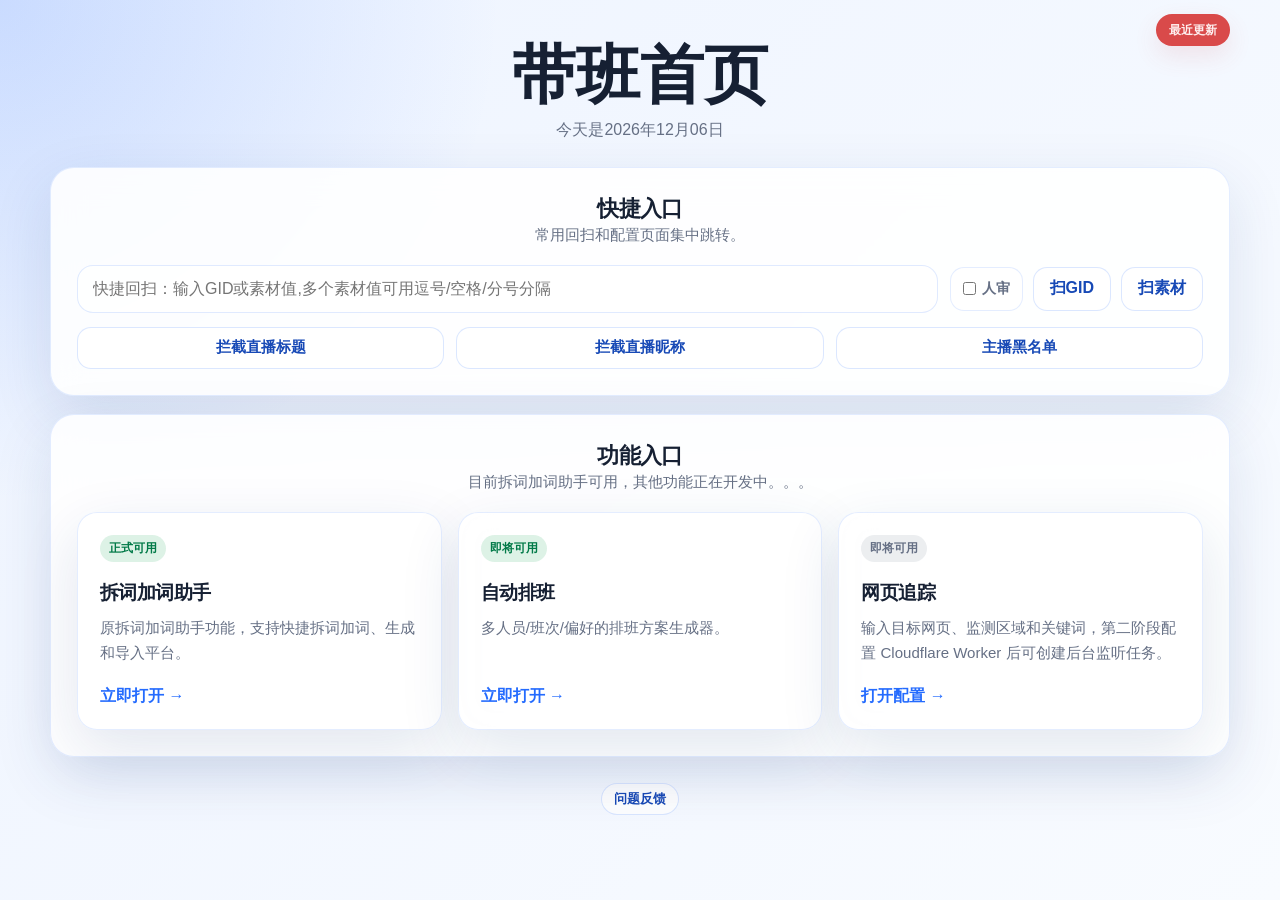
==== home.html @ 752bb678 "更改最近更新按钮的位置" ====
<!DOCTYPE html>
<html lang="zh-CN">
<head>
    <meta charset="UTF-8">
    <meta name="viewport" content="width=device-width, initial-scale=1.0">
    <title>带班首页</title>
    <link rel="stylesheet" href="recent-updates.css?v=20260727-1">
    <script src="recent-updates.js?v=20260724-2" defer></script>
    <style>
        * {
            margin: 0;
            padding: 0;
            box-sizing: border-box;
        }

        :root {
            --bg-start: #eef4ff;
            --bg-end: #f8fbff;
            --primary: #246bfe;
            --primary-dark: #1749b6;
            --text: #162033;
            --muted: #667085;
            --card: rgba(255, 255, 255, 0.88);
            --border: rgba(36, 107, 254, 0.12);
            --shadow: 0 20px 60px rgba(21, 54, 120, 0.12);
        }

        body {
            min-height: 100vh;
            font-family: -apple-system, BlinkMacSystemFont, "Segoe UI", Roboto, "Helvetica Neue", Arial, sans-serif;
            color: var(--text);
            background:
                radial-gradient(circle at top left, rgba(36, 107, 254, 0.18), transparent 32%),
                linear-gradient(135deg, var(--bg-start), var(--bg-end));
        }

        a {
            color: inherit;
            text-decoration: none;
        }

        .page {
            width: min(1180px, calc(100% - 32px));
            margin: 0 auto;
            padding: 42px 0 56px;
        }

        .module-card,
        .section {
            background: var(--card);
            border: 1px solid var(--border);
            box-shadow: var(--shadow);
            backdrop-filter: blur(16px);
        }

        .btn {
            display: inline-flex;
            align-items: center;
            justify-content: center;
            min-height: 44px;
            padding: 0 18px;
            border: 1px solid rgba(36, 107, 254, 0.16);
            border-radius: 14px;
            background: #fff;
            color: var(--primary-dark);
            font-weight: 700;
            cursor: pointer;
            transition: transform 0.2s, box-shadow 0.2s, background 0.2s;
        }

        .btn:hover {
            transform: translateY(-2px);
            box-shadow: 0 12px 28px rgba(36, 107, 254, 0.14);
        }

        .btn.primary {
            border-color: var(--primary);
            background: var(--primary);
            color: #fff;
        }

        .section {
            border-radius: 24px;
            padding: 26px;
        }

        .page-title {
            margin-bottom: 24px;
            text-align: center;
        }

        .page-title h1 {
            margin-bottom: 8px;
            font-size: clamp(2.2rem, 6vw, 4rem);
            line-height: 1.05;
            letter-spacing: 0;
        }

        .page-subtitle {
            color: var(--muted);
            font-size: 1rem;
            line-height: 1.6;
        }

        .section-header {
            display: flex;
            align-items: flex-end;
            justify-content: center;
            gap: 16px;
            margin-bottom: 18px;
        }

        .section-title {
            font-size: 1.35rem;
            letter-spacing: -0.03em;
            text-align: center;
        }

        .section-desc {
            color: var(--muted);
            font-size: 0.94rem;
            line-height: 1.6;
        }

        .module-grid {
            display: grid;
            grid-template-columns: repeat(auto-fit, minmax(220px, 1fr));
            gap: 16px;
        }

        .module-card {
            min-height: 210px;
            border-radius: 20px;
            padding: 22px;
            display: flex;
            flex-direction: column;
            justify-content: space-between;
            color: inherit;
            font: inherit;
            text-align: left;
            transition: transform 0.2s, border-color 0.2s, box-shadow 0.2s;
        }

        .module-card[href]:hover {
            transform: translateY(-4px);
            border-color: rgba(36, 107, 254, 0.32);
            box-shadow: 0 18px 44px rgba(21, 54, 120, 0.16);
        }

        .module-card.placeholder {
            cursor: not-allowed;
            opacity: 0.56;
            filter: grayscale(1);
            box-shadow: none;
            background: rgba(245, 247, 250, 0.8);
            border-color: rgba(102, 112, 133, 0.18);
        }

        .module-card.placeholder .module-kicker {
            color: #667085;
            background: rgba(102, 112, 133, 0.12);
        }

        .module-card.placeholder .module-footer {
            color: #98a2b3;
        }

        .module-kicker.available {
            color: #027a48;
            background: rgba(18, 161, 80, 0.14);
        }

        .module-kicker.developing {
            color: #667085;
            background: rgba(102, 112, 133, 0.12);
        }

        .module-kicker {
            display: inline-flex;
            width: fit-content;
            padding: 5px 9px;
            border-radius: 999px;
            color: var(--primary-dark);
            background: rgba(36, 107, 254, 0.1);
            font-size: 0.78rem;
            font-weight: 800;
        }

        .module-title {
            margin: 18px 0 10px;
            font-size: 1.18rem;
            letter-spacing: -0.03em;
        }

        .module-desc {
            color: var(--muted);
            line-height: 1.65;
            font-size: 0.94rem;
        }

        .module-footer {
            margin-top: 20px;
            color: var(--primary);
            font-weight: 800;
        }

        .module-card.multi-link-card:hover {
            transform: translateY(-4px);
            border-color: rgba(36, 107, 254, 0.32);
            box-shadow: 0 18px 44px rgba(21, 54, 120, 0.16);
        }

        .module-link-group {
            display: flex;
            flex-direction: column;
            gap: 12px;
            margin-top: 18px;
        }

        .module-link-btn {
            display: inline-flex;
            align-items: center;
            justify-content: center;
            min-height: 42px;
            padding: 0 14px;
            border: 1px solid rgba(36, 107, 254, 0.16);
            border-radius: 14px;
            background: rgba(255, 255, 255, 0.92);
            color: var(--primary-dark);
            font-size: 0.92rem;
            font-weight: 700;
            transition: transform 0.2s, box-shadow 0.2s, border-color 0.2s, background 0.2s;
        }

        .module-link-btn:hover {
            transform: translateY(-1px);
            border-color: rgba(36, 107, 254, 0.32);
            box-shadow: 0 12px 28px rgba(36, 107, 254, 0.14);
            background: #fff;
        }

        .quick-section {
            margin-bottom: 18px;
        }

        .quick-rescan-panel {
            display: grid;
            grid-template-columns: minmax(0, 1fr) auto;
            align-items: center;
            gap: 12px;
        }

        .quick-rescan-input {
            width: 100%;
            min-height: 48px;
            padding: 0 15px;
            border: 1px solid rgba(36, 107, 254, 0.14);
            border-radius: 16px;
            background: rgba(255, 255, 255, 0.72);
            color: var(--text);
            font: inherit;
            outline: none;
            transition: border-color 0.2s, box-shadow 0.2s, background 0.2s;
        }

        .quick-rescan-input:focus {
            border-color: var(--primary);
            box-shadow: 0 0 0 4px rgba(36, 107, 254, 0.1);
            background: #fff;
        }

        .quick-rescan-actions {
            display: inline-flex;
            align-items: center;
            gap: 10px;
            flex-wrap: wrap;
            justify-content: flex-end;
        }

        .quick-rescan-manual {
            display: inline-flex;
            align-items: center;
            gap: 6px;
            min-height: 44px;
            padding: 0 12px;
            border: 1px solid rgba(36, 107, 254, 0.12);
            border-radius: 14px;
            background: rgba(255, 255, 255, 0.7);
            color: var(--muted);
            font-size: 0.9rem;
            font-weight: 800;
        }

        .quick-rescan-option {
            min-height: 44px;
            padding: 0 16px;
            border: 1px solid rgba(36, 107, 254, 0.16);
            border-radius: 14px;
            background: #fff;
            color: var(--primary-dark);
            font: inherit;
            font-weight: 800;
            cursor: pointer;
            transition: transform 0.2s, box-shadow 0.2s, border-color 0.2s, background 0.2s;
        }

        .quick-rescan-option:hover {
            transform: translateY(-2px);
            border-color: rgba(36, 107, 254, 0.32);
            box-shadow: 0 14px 30px rgba(36, 107, 254, 0.12);
            background: #fff;
        }

        .quick-link-group {
            display: grid;
            grid-template-columns: repeat(auto-fit, minmax(160px, 1fr));
            gap: 12px;
            margin-top: 14px;
        }

        .feedback-footer {
            display: flex;
            flex-direction: column;
            align-items: center;
            gap: 12px;
            margin-top: 26px;
        }

        .feedback-toggle {
            min-height: 32px;
            padding: 0 12px;
            border: 1px solid rgba(36, 107, 254, 0.16);
            border-radius: 999px;
            background: rgba(255, 255, 255, 0.76);
            color: var(--primary-dark);
            font-size: 0.82rem;
            font-weight: 700;
            cursor: pointer;
            transition: transform 0.2s, box-shadow 0.2s;
        }

        .feedback-toggle:hover {
            transform: translateY(-1px);
            box-shadow: 0 10px 24px rgba(36, 107, 254, 0.12);
        }

        .feedback-panel {
            display: none;
            width: min(520px, 100%);
            padding: 14px;
            border: 1px solid var(--border);
            border-radius: 18px;
            background: var(--card);
            box-shadow: var(--shadow);
            backdrop-filter: blur(16px);
        }

        .feedback-panel.show {
            display: block;
        }

        .feedback-input {
            width: 100%;
            min-height: 92px;
            padding: 12px;
            border: 1px solid rgba(36, 107, 254, 0.16);
            border-radius: 14px;
            color: var(--text);
            background: rgba(255, 255, 255, 0.82);
            font: inherit;
            line-height: 1.6;
            resize: vertical;
            outline: none;
            transition: border-color 0.2s, box-shadow 0.2s;
        }

        .feedback-input:focus {
            border-color: var(--primary);
            box-shadow: 0 0 0 4px rgba(36, 107, 254, 0.1);
        }

        .feedback-actions {
            display: flex;
            justify-content: flex-end;
            gap: 10px;
            margin-top: 10px;
        }

        .feedback-submit {
            min-height: 34px;
            padding: 0 14px;
            border: 1px solid var(--primary);
            border-radius: 12px;
            background: var(--primary);
            color: #fff;
            font-size: 0.86rem;
            font-weight: 800;
            cursor: pointer;
        }

        .toast {
            position: fixed;
            left: 50%;
            bottom: 28px;
            transform: translateX(-50%) translateY(20px);
            padding: 12px 18px;
            border-radius: 999px;
            background: rgba(22, 32, 51, 0.92);
            color: #fff;
            opacity: 0;
            pointer-events: none;
            transition: opacity 0.2s, transform 0.2s;
            z-index: 10;
        }

        .toast.show {
            opacity: 1;
            transform: translateX(-50%) translateY(0);
        }

        @media (max-width: 980px) {
            .module-grid {
                grid-template-columns: repeat(2, minmax(0, 1fr));
            }
        }

        @media (max-width: 640px) {
            .page {
                width: min(100% - 24px, 1180px);
                padding-top: 24px;
            }

            .section {
                border-radius: 20px;
                padding: 22px;
            }

            .module-grid {
                grid-template-columns: 1fr;
            }

            .section-header {
                align-items: flex-start;
                flex-direction: column;
            }

            .quick-rescan-panel {
                grid-template-columns: 1fr;
            }

            .quick-rescan-actions {
                width: 100%;
                justify-content: stretch;
            }

            .quick-rescan-option {
                flex: 1;
            }
        }
    </style>
</head>
<body>
    <main class="page">
        <button class="recent-updates-button" type="button" title="查看最近更新说明">最近更新</button>
        <header class="page-title">
            <h1>带班首页</h1>
            <p class="page-subtitle" id="todaySubtitle">今天是</p>
        </header>

        <section class="section quick-section" id="quickEntries">
            <div class="section-header">
                <div>
                    <h2 class="section-title">快捷入口</h2>
                    <p class="section-desc">常用回扫和配置页面集中跳转。</p>
                </div>
            </div>

            <div class="quick-rescan-panel">
                <input class="quick-rescan-input" id="quickRescanInput" type="text" placeholder="快捷回扫：输入GID或素材值,多个素材值可用逗号/空格/分号分隔">
                <div class="quick-rescan-actions">
                    <label class="quick-rescan-manual">
                        <input id="quickRescanManual" type="checkbox">
                        人审
                    </label>
                    <button class="quick-rescan-option" type="button" id="quickScanGidBtn">扫GID</button>
                    <button class="quick-rescan-option" type="button" id="quickScanMaterialBtn">扫素材</button>
                </div>
            </div>

            <div class="quick-link-group">
                <a class="module-link-btn" href="https://bee.bytedance.net/1533/combine-imc/17275/data" target="_blank" rel="noopener noreferrer">拦截直播标题</a>
                <a class="module-link-btn" href="https://bee.bytedance.net/1533/combine-imc/16745/data" target="_blank" rel="noopener noreferrer">拦截直播昵称</a>
                <a class="module-link-btn" href="https://bee.bytedance.net/1533/combine-imc/17557/data" target="_blank" rel="noopener noreferrer">主播黑名单</a>
            </div>
        </section>

        <section class="section" id="modules">
            <div class="section-header">
                <div>
                    <h2 class="section-title">功能入口</h2>
                    <p class="section-desc">目前拆词加词助手可用，其他功能正在开发中。。。</p>
                </div>
            </div>

            <div class="module-grid">
                <a class="module-card" href="index.html">
                    <div>
                        <span class="module-kicker available">正式可用</span>
                        <h3 class="module-title">拆词加词助手</h3>
                        <p class="module-desc">原拆词加词助手功能，支持快捷拆词加词、生成和导入平台。</p>
                    </div>
                    <span class="module-footer">立即打开 →</span>
                </a>

                <a class="module-card" href="schedule.html">
                    <div>
                        <span class="module-kicker available">即将可用</span>
                        <h3 class="module-title">自动排班</h3>
                        <p class="module-desc">多人员/班次/偏好的排班方案生成器。</p>
                    </div>
                    <span class="module-footer">立即打开 →</span>
                </a>

                <a class="module-card" href="web-tracker.html">
                    <div>
                        <span class="module-kicker developing">即将可用</span>
                        <h3 class="module-title">网页追踪</h3>
                        <p class="module-desc">输入目标网页、监测区域和关键词，第二阶段配置 Cloudflare Worker 后可创建后台监听任务。</p>
                    </div>
                    <span class="module-footer">打开配置 →</span>
                </a>

                <!-- <button class="module-card placeholder" type="button" data-feature="带班提示生成" disabled>
                    <div>
                        <span class="module-kicker developing">开发中</span>
                        <h3 class="module-title">带班提示生成</h3>
                        <p class="module-desc">基于飞书资料生成带班提示和注意事项的工具。</p>
                    </div>
                    <span class="module-footer">等待配置 →</span>
                </button>

                <button class="module-card placeholder" type="button" data-feature="指令记录" disabled>
                    <div>
                        <span class="module-kicker developing">开发中</span>
                        <h3 class="module-title">指令记录</h3>
                        <p class="module-desc">查询带班期间关键指令的工具。</p>
                    </div>
                    <span class="module-footer">等待配置 →</span>
                </button>

                <button class="module-card placeholder" type="button" data-feature="问答记录" disabled>
                    <div>
                        <span class="module-kicker developing">开发中</span>
                        <h3 class="module-title">问答记录</h3>
                        <p class="module-desc">记录一二确常见问题和历史问答资料的工具。</p>
                    </div>
                    <span class="module-footer">等待配置 →</span>
                </button> -->
            </div>
        </section>

        <footer class="feedback-footer">
            <button class="feedback-toggle" type="button" id="feedbackToggle">问题反馈</button>
            <form class="feedback-panel" id="feedbackPanel">
                <textarea class="feedback-input" id="feedbackInput" placeholder="请输入你遇到的问题或建议"></textarea>
                <div class="feedback-actions">
                    <button class="feedback-submit" type="submit">提交</button>
                </div>
            </form>
        </footer>
    </main>

    <div class="toast" id="toast" role="status" aria-live="polite"></div>

    <script>
        const toast = document.getElementById('toast');
        const placeholders = document.querySelectorAll('[data-feature]');
        const todaySubtitle = document.getElementById('todaySubtitle');
        const feedbackToggle = document.getElementById('feedbackToggle');
        const feedbackPanel = document.getElementById('feedbackPanel');
        const feedbackInput = document.getElementById('feedbackInput');
        const quickRescanInput = document.getElementById('quickRescanInput');
        const quickRescanManual = document.getElementById('quickRescanManual');
        const quickScanGidBtn = document.getElementById('quickScanGidBtn');
        const quickScanMaterialBtn = document.getElementById('quickScanMaterialBtn');
        let toastTimer = null;

        function renderToday() {
            const today = new Date();
            const year = today.getFullYear();
            const month = String(today.getMonth() + 1).padStart(2, '0');
            const day = String(today.getDate()).padStart(2, '0');
            todaySubtitle.textContent = `今天是${year}年${month}月${day}日`;
        }

        function showToast(message) {
            toast.textContent = message;
            toast.classList.add('show');
            clearTimeout(toastTimer);
            toastTimer = setTimeout(() => toast.classList.remove('show'), 2200);
        }

        function getQuickRescanDateRange() {
            const now = new Date();
            return {
                startMs: new Date(now.getFullYear(), now.getMonth(), now.getDate() - 1, 0, 0, 0, 0).getTime(),
                endMs: new Date(now.getFullYear(), now.getMonth(), now.getDate() + 1, 0, 0, 0, 0).getTime() - 1
            };
        }

        function getQuickRescanValue() {
            return quickRescanInput.value.trim();
        }

        function getQuickRescanParts(value) {
            return value.split(/[，,;；\s]+/).map(item => item.trim()).filter(Boolean);
        }

        function isNumericRescanValue(value) {
            return /^[\d，,;；\s]+$/.test(value) && /\d/.test(value);
        }

        function openQuickRescan(type) {
            const keyword = getQuickRescanValue();
            if (!keyword) {
                showToast('请先输入需要回扫的 GID 或素材 ID');
                quickRescanInput.focus();
                return;
            }

            const { startMs, endMs } = getQuickRescanDateRange();
            const isGid = type === 'gid';
            const url = new URL(`https://imc.bytedance.net/tools/push-intercept/${isGid ? 'material-group' : 'material-intercept'}`);
            url.searchParams.set('curAppId', '1128');
            url.searchParams.set('isNewTask', '0');
            url.searchParams.set('startCreateTime', String(startMs));
            url.searchParams.set('endCreateTime', String(endMs));
            url.searchParams.set('pageNum', '1');
            if (isGid) {
                url.searchParams.set('isSimilar', '0');
            }
            if (isNumericRescanValue(keyword)) {
                url.searchParams.set('groupIds', getQuickRescanParts(keyword).join(','));
            } else {
                getQuickRescanParts(keyword).forEach(item => {
                    url.searchParams.append('materialValueList', item);
                });
            }
            if (quickRescanManual.checked) {
                url.searchParams.set('genTypeList', 'manual');
            }
            window.open(url.toString(), '_blank');
        }

        placeholders.forEach((item) => {
            item.addEventListener('click', () => {
                showToast(`${item.dataset.feature}入口已预留，待飞书数据源完善后接入。`);
            });
        });

        quickScanGidBtn.addEventListener('click', () => openQuickRescan('gid'));
        quickScanMaterialBtn.addEventListener('click', () => openQuickRescan('material'));
        quickRescanInput.addEventListener('keydown', (event) => {
            if (event.key === 'Enter') openQuickRescan('gid');
        });

        feedbackToggle.addEventListener('click', () => {
            feedbackPanel.classList.toggle('show');
            if (feedbackPanel.classList.contains('show')) {
                feedbackInput.focus();
            }
        });

        feedbackPanel.addEventListener('submit', (event) => {
            event.preventDefault();
            const content = feedbackInput.value.trim();
            if (!content) {
                showToast('请先填写反馈内容');
                return;
            }

            const subject = encodeURIComponent('带班首页问题反馈');
            const body = encodeURIComponent(`反馈内容：\n${content}\n\n页面：带班首页\n提交时间：${new Date().toLocaleString()}`);
            window.location.href = `mailto:lixun.hmd@jiyunhudong.com?subject=${subject}&body=${body}`;
            feedbackInput.value = '';
            feedbackPanel.classList.remove('show');
            showToast('已打开邮件客户端，请确认发送');
        });

        renderToday();
    </script>
</body>
</html>
---- recent-updates.css ----
/* ============================================================
   全局：隐藏默认光标，仅在可编辑元素中显示
   ============================================================ */
body {
    caret-color: transparent;
}

input,
textarea,
select,
[contenteditable="true"] {
    caret-color: auto;
}

/* ============================================================
   更新日志挂件容器 — 定位在页面主体右上角
   ============================================================ */
.page,
.container {
    position: relative;
}

.recent-updates-widget {
    position: absolute;
    top: 14px;
    right: 0;
    z-index: 9999;
    padding-bottom: 8px; /* 为面板留出间距 */
    font-family: -apple-system, BlinkMacSystemFont, "Segoe UI", Roboto, "Helvetica Neue", Arial, sans-serif;
}

/* ----------------------------------------------------------
   触发按钮 — 圆角药丸风格，红色调
   ---------------------------------------------------------- */
.recent-updates-button {
    display: inline-flex;
    align-items: center;
    min-height: 32px;
    padding: 0 12px;
    border: 1px solid rgba(217, 74, 74, 0.28);
    border-radius: 999px; /* 胶囊形 */
    background: #d94a4a;
    color: rgba(255, 245, 245, 0.96);
    font-size: 12px;
    font-weight: 800;
    line-height: 1;
    text-decoration: none;
    cursor: pointer;
    box-shadow: 0 10px 24px rgba(217, 74, 74, 0.12);
    transition: transform 0.2s, border-color 0.2s, box-shadow 0.2s, background 0.2s;
}

/* 悬停：微微上浮 + 边框加深 + 阴影增强 */
.recent-updates-button:hover {
    transform: translateY(-1px);
    border-color: rgba(217, 74, 74, 0.45);
    background: #c83f3f;
    box-shadow: 0 14px 30px rgba(217, 74, 74, 0.18);
}

/* ----------------------------------------------------------
   弹出面板 — 默认隐藏，hover / focus / .open 时显示
   ---------------------------------------------------------- */
.recent-updates-panel {
    position: absolute;
    top: 100%; /* 紧贴按钮下方 */
    right: 0;
    width: min(360px, calc(100vw - 28px)); /* 自适应，不超过视口 */
    max-height: min(420px, calc(100vh - 70px));
    overflow: auto; /* 内容过多时滚动 */
    padding: 16px;
    border: 1px solid rgba(255, 107, 107, 0.18);
    border-radius: 16px;
    background: rgba(255, 255, 255, 0.96);
    color: #162033;
    box-shadow: 0 18px 48px rgba(22, 32, 51, 0.18);
    /* 默认隐藏：透明 + 不可见 + 不可交互 + 微上移 */
    opacity: 0;
    visibility: hidden;
    pointer-events: none;
    transform: translateY(-4px);
    transition: opacity 0.16s, transform 0.16s, visibility 0.16s;
    backdrop-filter: blur(16px); /* 毛玻璃效果 */
}

/* 显示面板的三种触发方式 */
.recent-updates-widget:hover .recent-updates-panel,
.recent-updates-widget:focus-within .recent-updates-panel,
.recent-updates-widget.open .recent-updates-panel {
    opacity: 1;
    visibility: visible;
    pointer-events: auto;
    transform: translateY(0); /* 归位动画 */
}

/* ----------------------------------------------------------
   面板内容排版
   ---------------------------------------------------------- */
.recent-updates-content {
    font-size: 13px;
    line-height: 1.65;
}

/* 标题层级 */
.recent-updates-content h1,
.recent-updates-content h2,
.recent-updates-content h3 {
    margin: 0 0 10px;
    color: #101828;
    line-height: 1.35;
}

.recent-updates-content h1 { font-size: 18px; }
.recent-updates-content h2 { font-size: 16px; }
.recent-updates-content h3 { font-size: 14px; }

/* 段落与列表间距 */
.recent-updates-content p { margin: 8px 0; }
.recent-updates-content ul { margin: 8px 0 8px 18px; }
.recent-updates-content li { margin: 5px 0; }

/* 行内代码样式 */
.recent-updates-content code {
    padding: 2px 5px;
    border-radius: 6px;
    background: #f2f4f7;
    color: #344054;
}

/* ----------------------------------------------------------
   响应式：小屏幕下缩小边距
   ---------------------------------------------------------- */
@media (max-width: 640px) {
    .recent-updates-widget {
        top: 10px;
        right: 0;
    }
}
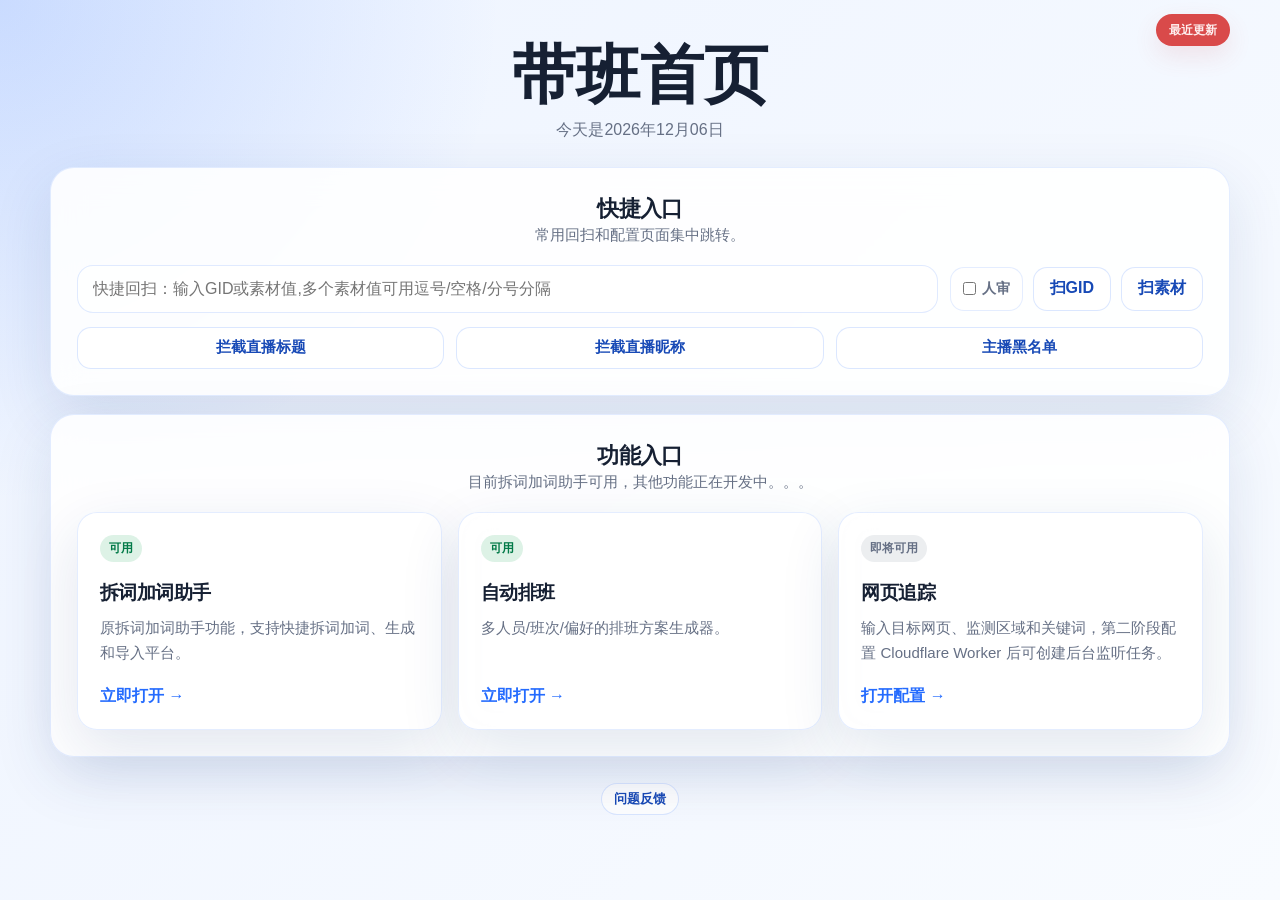
==== commit b6fa3b56: "Update home.html" ====
--- a/home.html
+++ b/home.html
@@ -505,7 +505,7 @@
             <div class="module-grid">
                 <a class="module-card" href="index.html">
                     <div>
-                        <span class="module-kicker available">正式可用</span>
+                        <span class="module-kicker available">可用</span>
                         <h3 class="module-title">拆词加词助手</h3>
                         <p class="module-desc">原拆词加词助手功能，支持快捷拆词加词、生成和导入平台。</p>
                     </div>
@@ -514,7 +514,7 @@
 
                 <a class="module-card" href="schedule.html">
                     <div>
-                        <span class="module-kicker available">即将可用</span>
+                        <span class="module-kicker available">可用</span>
                         <h3 class="module-title">自动排班</h3>
                         <p class="module-desc">多人员/班次/偏好的排班方案生成器。</p>
                     </div>
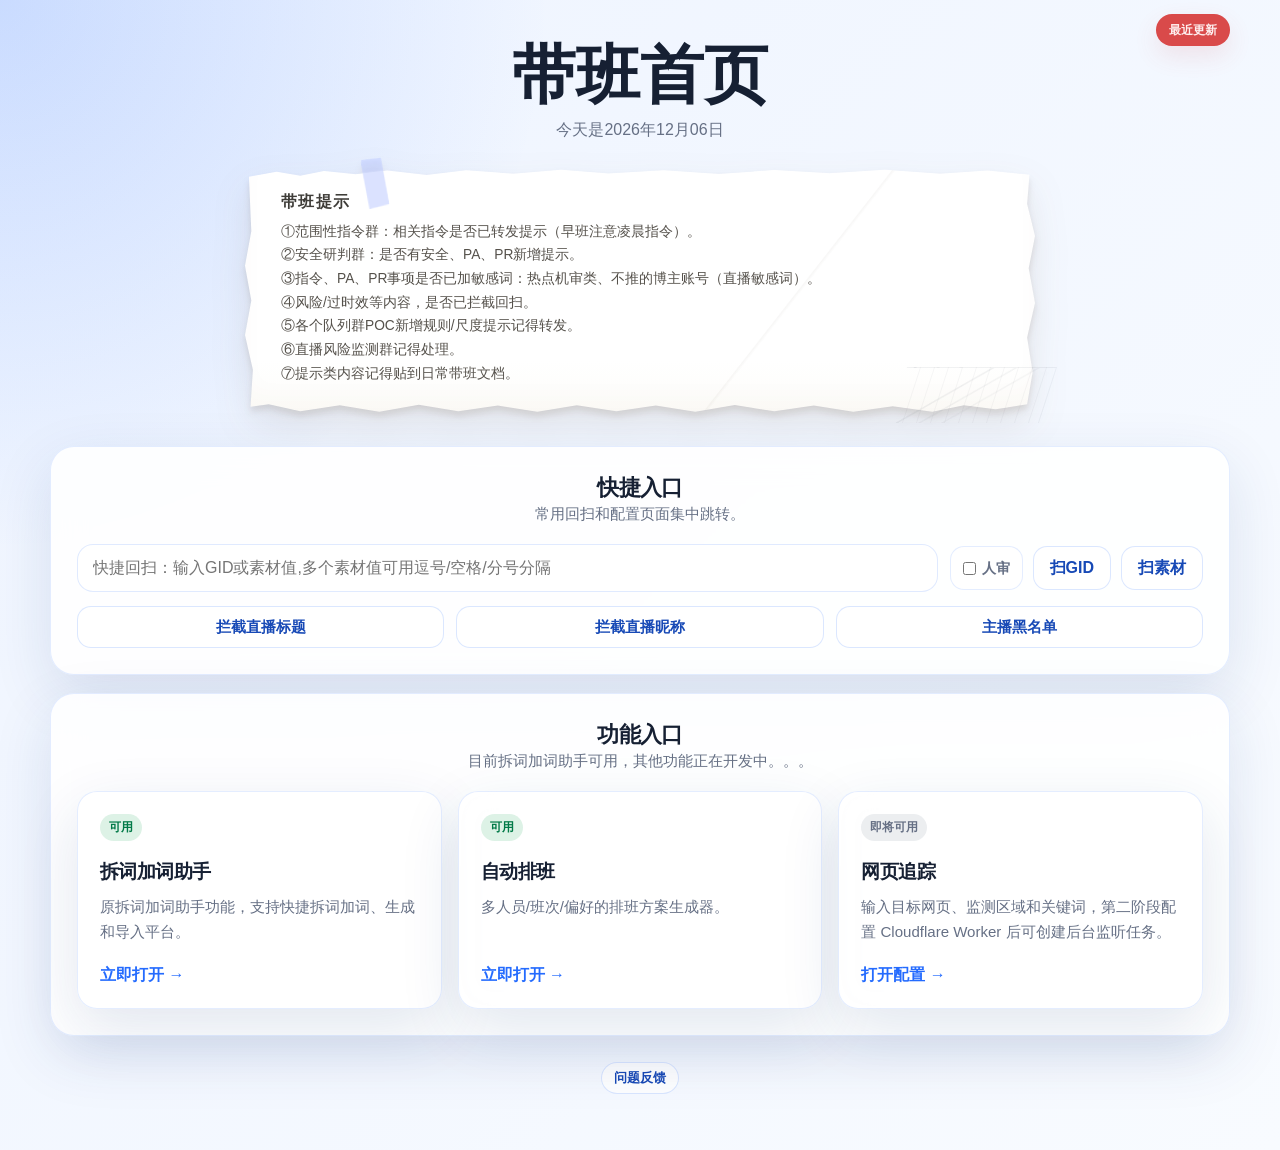
==== commit 9b825cb9: "Update home.html" ====
--- a/home.html
+++ b/home.html
@@ -102,6 +102,104 @@
             line-height: 1.6;
         }
 
+        .duty-note {
+            position: relative;
+            width: min(790px, calc(100% - 28px));
+            margin: 4px auto 32px;
+            filter: drop-shadow(0 5px 3px rgba(83, 61, 37, 0.13))
+                    drop-shadow(0 16px 18px rgba(83, 61, 37, 0.1));
+        }
+
+        .duty-note-sheet {
+            position: relative;
+            z-index: 1;
+            padding: 25px 36px 30px;
+            background:
+                linear-gradient(128deg, transparent 0 66%, rgba(120, 112, 99, 0.055) 66.15%, transparent 66.5%),
+                linear-gradient(180deg, #fff 0%, #fff 78%, #fdfcf9 100%);
+            clip-path: polygon(
+                0.5% 4%, 4% 2%, 7% 3.6%, 10% 1.7%, 14% 3%, 18% 1.5%,
+                23% 3.3%, 28% 1.4%, 34% 2.8%, 40% 1.2%, 46% 2.7%, 53% 1.4%,
+                60% 2.9%, 67% 1.3%, 74% 2.6%, 81% 1.2%, 88% 2.8%, 94% 1.5%,
+                99.3% 3.2%, 99% 15%, 100% 28%, 99.2% 41%, 100% 55%, 99% 69%,
+                99.7% 83%, 99% 96%, 95% 98%, 91% 96.4%, 87% 99%, 82% 96.8%,
+                77% 99%, 72% 96.5%, 67% 98.8%, 62% 96.3%, 57% 99%, 52% 96.5%,
+                47% 98.8%, 42% 96.4%, 37% 99%, 32% 96.5%, 27% 98.8%, 22% 96.2%,
+                17% 99%, 12% 96.4%, 7% 98.8%, 3% 96%, 0.7% 97%, 1% 82%,
+                0 68%, 0.8% 54%, 0 40%, 0.8% 26%
+            );
+            box-shadow:
+                inset 0 1px 0 rgba(255, 255, 255, 0.95),
+                inset 0 -18px 26px rgba(119, 92, 49, 0.025);
+        }
+
+        .duty-note-sheet::after {
+            content: "";
+            position: absolute;
+            top: -14px;
+            right: 13%;
+            width: 34%;
+            height: 78%;
+            border-top: 1px solid rgba(96, 106, 119, 0.09);
+            transform: rotate(42deg);
+            transform-origin: right top;
+            pointer-events: none;
+        }
+
+        .duty-note-tape {
+            position: absolute;
+            z-index: 3;
+            top: -9px;
+            left: 15%;
+            width: 22px;
+            height: 50px;
+            background: rgba(188, 202, 255, 0.54);
+            box-shadow: 0 1px 2px rgba(83, 89, 124, 0.09);
+            transform: rotate(-9deg);
+            clip-path: polygon(5% 0, 94% 2%, 100% 96%, 7% 100%, 0 8%);
+            backdrop-filter: blur(1px);
+        }
+
+        .duty-note-folds {
+            position: absolute;
+            z-index: 2;
+            right: -13px;
+            bottom: -9px;
+            width: 150px;
+            height: 56px;
+            opacity: 0.5;
+            transform: skewX(-18deg);
+            pointer-events: none;
+            background:
+                linear-gradient(145deg, transparent 0 37%, rgba(105, 112, 122, 0.2) 37.5% 38.2%, transparent 38.8%),
+                linear-gradient(145deg, transparent 0 47%, rgba(105, 112, 122, 0.15) 47.5% 48.2%, transparent 48.8%),
+                linear-gradient(145deg, transparent 0 57%, rgba(105, 112, 122, 0.12) 57.5% 58.2%, transparent 58.8%),
+                repeating-linear-gradient(90deg, transparent 0 13px, rgba(105, 112, 122, 0.12) 13px 14px);
+            border-top: 1px solid rgba(105, 112, 122, 0.18);
+            border-right: 1px solid rgba(105, 112, 122, 0.14);
+        }
+
+        .duty-note-title {
+            margin-bottom: 9px;
+            color: #3f3d39;
+            font-size: 0.98rem;
+            font-weight: 800;
+            letter-spacing: 0.08em;
+        }
+
+        .duty-note-list {
+            display: grid;
+            gap: 3px;
+            color: #55514b;
+            font-size: 0.86rem;
+            line-height: 1.5;
+            list-style: none;
+        }
+
+        .duty-note-list li {
+            text-wrap: pretty;
+        }
+
         .section-header {
             display: flex;
             align-items: flex-end;
@@ -435,6 +533,31 @@
                 padding: 22px;
             }
 
+            .duty-note {
+                width: calc(100% - 8px);
+                margin-bottom: 28px;
+            }
+
+            .duty-note-sheet {
+                padding: 22px 20px 26px;
+            }
+
+            .duty-note-tape {
+                left: 12%;
+                width: 19px;
+                height: 43px;
+            }
+
+            .duty-note-folds {
+                right: -5px;
+                width: 100px;
+                height: 44px;
+            }
+
+            .duty-note-list {
+                font-size: 0.84rem;
+            }
+
             .module-grid {
                 grid-template-columns: 1fr;
             }
@@ -466,6 +589,23 @@
             <h1>带班首页</h1>
             <p class="page-subtitle" id="todaySubtitle">今天是</p>
         </header>
+
+        <aside class="duty-note" aria-labelledby="dutyNoteTitle">
+            <span class="duty-note-tape" aria-hidden="true"></span>
+            <div class="duty-note-sheet">
+                <h2 class="duty-note-title" id="dutyNoteTitle">带班提示</h2>
+                <ol class="duty-note-list">
+                    <li>①范围性指令群：相关指令是否已转发提示（早班注意凌晨指令）。</li>
+                    <li>②安全研判群：是否有安全、PA、PR新增提示。</li>
+                    <li>③指令、PA、PR事项是否已加敏感词：热点机审类、不推的博主账号（直播敏感词）。</li>
+                    <li>④风险/过时效等内容，是否已拦截回扫。</li>
+                    <li>⑤各个队列群POC新增规则/尺度提示记得转发。</li>
+                    <li>⑥直播风险监测群记得处理。</li>
+                    <li>⑦提示类内容记得贴到日常带班文档。</li>
+                </ol>
+            </div>
+            <span class="duty-note-folds" aria-hidden="true"></span>
+        </aside>
 
         <section class="section quick-section" id="quickEntries">
             <div class="section-header">
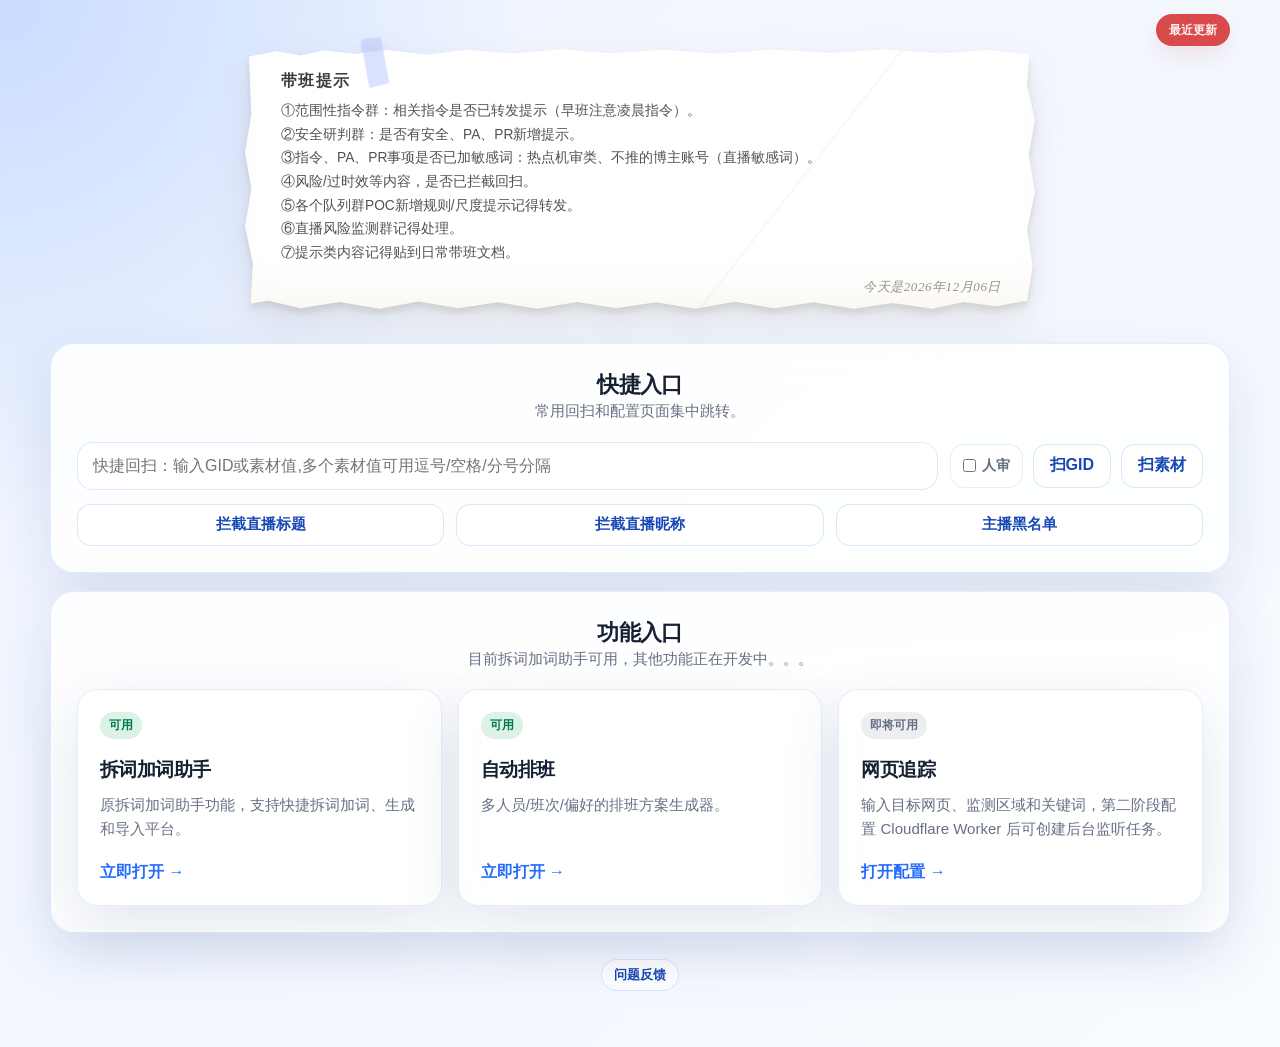
==== commit 17adea1f: "Update home.html" ====
--- a/home.html
+++ b/home.html
@@ -82,24 +82,6 @@
         .section {
             border-radius: 24px;
             padding: 26px;
-        }
-
-        .page-title {
-            margin-bottom: 24px;
-            text-align: center;
-        }
-
-        .page-title h1 {
-            margin-bottom: 8px;
-            font-size: clamp(2.2rem, 6vw, 4rem);
-            line-height: 1.05;
-            letter-spacing: 0;
-        }
-
-        .page-subtitle {
-            color: var(--muted);
-            font-size: 1rem;
-            line-height: 1.6;
         }
 
         .duty-note {
@@ -160,25 +142,6 @@
             backdrop-filter: blur(1px);
         }
 
-        .duty-note-folds {
-            position: absolute;
-            z-index: 2;
-            right: -13px;
-            bottom: -9px;
-            width: 150px;
-            height: 56px;
-            opacity: 0.5;
-            transform: skewX(-18deg);
-            pointer-events: none;
-            background:
-                linear-gradient(145deg, transparent 0 37%, rgba(105, 112, 122, 0.2) 37.5% 38.2%, transparent 38.8%),
-                linear-gradient(145deg, transparent 0 47%, rgba(105, 112, 122, 0.15) 47.5% 48.2%, transparent 48.8%),
-                linear-gradient(145deg, transparent 0 57%, rgba(105, 112, 122, 0.12) 57.5% 58.2%, transparent 58.8%),
-                repeating-linear-gradient(90deg, transparent 0 13px, rgba(105, 112, 122, 0.12) 13px 14px);
-            border-top: 1px solid rgba(105, 112, 122, 0.18);
-            border-right: 1px solid rgba(105, 112, 122, 0.14);
-        }
-
         .duty-note-title {
             margin-bottom: 9px;
             color: #3f3d39;
@@ -190,6 +153,7 @@
         .duty-note-list {
             display: grid;
             gap: 3px;
+            padding-bottom: 18px;
             color: #55514b;
             font-size: 0.86rem;
             line-height: 1.5;
@@ -198,6 +162,17 @@
 
         .duty-note-list li {
             text-wrap: pretty;
+        }
+
+        .duty-note-date {
+            position: absolute;
+            right: 34px;
+            bottom: 15px;
+            color: rgba(91, 83, 70, 0.62);
+            font-family: Georgia, "Times New Roman", serif;
+            font-size: 0.82rem;
+            font-style: italic;
+            letter-spacing: 0.04em;
         }
 
         .section-header {
@@ -548,12 +523,6 @@
                 height: 43px;
             }
 
-            .duty-note-folds {
-                right: -5px;
-                width: 100px;
-                height: 44px;
-            }
-
             .duty-note-list {
                 font-size: 0.84rem;
             }
@@ -585,10 +554,6 @@
 <body>
     <main class="page">
         <button class="recent-updates-button" type="button" title="查看最近更新说明">最近更新</button>
-        <header class="page-title">
-            <h1>带班首页</h1>
-            <p class="page-subtitle" id="todaySubtitle">今天是</p>
-        </header>
 
         <aside class="duty-note" aria-labelledby="dutyNoteTitle">
             <span class="duty-note-tape" aria-hidden="true"></span>
@@ -603,8 +568,8 @@
                     <li>⑥直播风险监测群记得处理。</li>
                     <li>⑦提示类内容记得贴到日常带班文档。</li>
                 </ol>
+                <p class="duty-note-date" id="todaySubtitle">今天是</p>
             </div>
-            <span class="duty-note-folds" aria-hidden="true"></span>
         </aside>
 
         <section class="section quick-section" id="quickEntries">
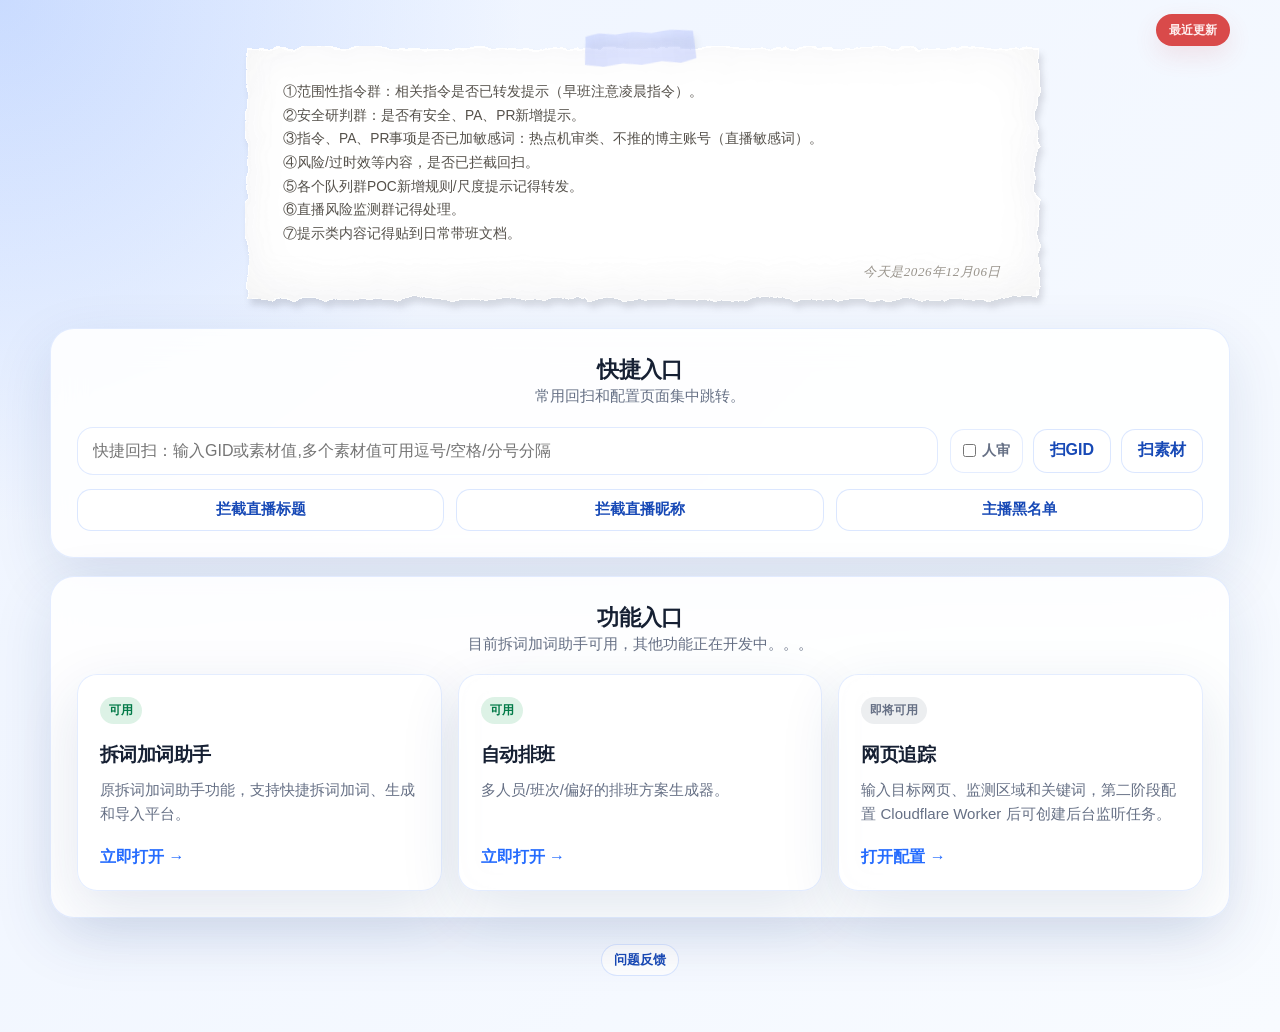
==== commit 9bb27b5d: "Update home.html" ====
--- a/home.html
+++ b/home.html
@@ -88,66 +88,48 @@
             position: relative;
             width: min(790px, calc(100% - 28px));
             margin: 4px auto 32px;
-            filter: drop-shadow(0 5px 3px rgba(83, 61, 37, 0.13))
-                    drop-shadow(0 16px 18px rgba(83, 61, 37, 0.1));
+            filter:
+                drop-shadow(3px 6px 3px rgba(32, 38, 50, 0.14))
+                ;
         }
 
         .duty-note-sheet {
             position: relative;
             z-index: 1;
-            padding: 25px 36px 30px;
-            background:
-                linear-gradient(128deg, transparent 0 66%, rgba(120, 112, 99, 0.055) 66.15%, transparent 66.5%),
-                linear-gradient(180deg, #fff 0%, #fff 78%, #fdfcf9 100%);
-            clip-path: polygon(
-                0.5% 4%, 4% 2%, 7% 3.6%, 10% 1.7%, 14% 3%, 18% 1.5%,
-                23% 3.3%, 28% 1.4%, 34% 2.8%, 40% 1.2%, 46% 2.7%, 53% 1.4%,
-                60% 2.9%, 67% 1.3%, 74% 2.6%, 81% 1.2%, 88% 2.8%, 94% 1.5%,
-                99.3% 3.2%, 99% 15%, 100% 28%, 99.2% 41%, 100% 55%, 99% 69%,
-                99.7% 83%, 99% 96%, 95% 98%, 91% 96.4%, 87% 99%, 82% 96.8%,
-                77% 99%, 72% 96.5%, 67% 98.8%, 62% 96.3%, 57% 99%, 52% 96.5%,
-                47% 98.8%, 42% 96.4%, 37% 99%, 32% 96.5%, 27% 98.8%, 22% 96.2%,
-                17% 99%, 12% 96.4%, 7% 98.8%, 3% 96%, 0.7% 97%, 1% 82%,
-                0 68%, 0.8% 54%, 0 40%, 0.8% 26%
-            );
-            box-shadow:
-                inset 0 1px 0 rgba(255, 255, 255, 0.95),
-                inset 0 -18px 26px rgba(119, 92, 49, 0.025);
+            padding: 36px 38px 34px;
+            background: transparent;
         }
 
         .duty-note-sheet::after {
             content: "";
             position: absolute;
-            top: -14px;
-            right: 13%;
-            width: 34%;
-            height: 78%;
-            border-top: 1px solid rgba(96, 106, 119, 0.09);
-            transform: rotate(42deg);
-            transform-origin: right top;
+            inset: 0;
+            z-index: -1;
+            background: #fff;
+            box-shadow:
+                0 0 0 1px rgba(255, 255, 255, 0.95),
+                inset 0 1px 0 rgba(255, 255, 255, 0.95),
+                inset 0 -18px 32px rgba(198, 198, 198, 0.055),
+                inset 0 0 54px rgba(40, 48, 64, 0.045);
+            filter: url(#duty-note-torn);
             pointer-events: none;
         }
 
         .duty-note-tape {
             position: absolute;
             z-index: 3;
-            top: -9px;
-            left: 15%;
-            width: 22px;
-            height: 50px;
-            background: rgba(188, 202, 255, 0.54);
-            box-shadow: 0 1px 2px rgba(83, 89, 124, 0.09);
-            transform: rotate(-9deg);
-            clip-path: polygon(5% 0, 94% 2%, 100% 96%, 7% 100%, 0 8%);
+            top: -15px;
+            left: 50%;
+            width: 112px;
+            height: 34px;
+            background:
+                linear-gradient(90deg, rgba(170, 185, 250, 0.42), rgba(205, 214, 255, 0.62), rgba(170, 185, 250, 0.42));
+            box-shadow:
+                0 2px 4px rgba(83, 89, 124, 0.08),
+                inset 0 1px 0 rgba(255, 255, 255, 0.22);
+            transform: translateX(-50%) rotate(-3deg);
+            clip-path: polygon(2% 9%, 14% 0, 29% 7%, 44% 1%, 61% 8%, 78% 0, 98% 7%, 100% 88%, 86% 100%, 69% 92%, 51% 100%, 34% 93%, 17% 100%, 0 91%);
             backdrop-filter: blur(1px);
-        }
-
-        .duty-note-title {
-            margin-bottom: 9px;
-            color: #3f3d39;
-            font-size: 0.98rem;
-            font-weight: 800;
-            letter-spacing: 0.08em;
         }
 
         .duty-note-list {
@@ -173,6 +155,13 @@
             font-size: 0.82rem;
             font-style: italic;
             letter-spacing: 0.04em;
+        }
+
+        .duty-note-filter {
+            position: absolute;
+            width: 0;
+            height: 0;
+            overflow: hidden;
         }
 
         .section-header {
@@ -514,13 +503,13 @@
             }
 
             .duty-note-sheet {
-                padding: 22px 20px 26px;
+                padding: 34px 22px 30px;
             }
 
             .duty-note-tape {
-                left: 12%;
-                width: 19px;
-                height: 43px;
+                top: -13px;
+                width: 92px;
+                height: 30px;
             }
 
             .duty-note-list {
@@ -555,10 +544,9 @@
     <main class="page">
         <button class="recent-updates-button" type="button" title="查看最近更新说明">最近更新</button>
 
-        <aside class="duty-note" aria-labelledby="dutyNoteTitle">
+        <aside class="duty-note" aria-label="带班提示">
             <span class="duty-note-tape" aria-hidden="true"></span>
             <div class="duty-note-sheet">
-                <h2 class="duty-note-title" id="dutyNoteTitle">带班提示</h2>
                 <ol class="duty-note-list">
                     <li>①范围性指令群：相关指令是否已转发提示（早班注意凌晨指令）。</li>
                     <li>②安全研判群：是否有安全、PA、PR新增提示。</li>
@@ -794,5 +782,11 @@
 
         renderToday();
     </script>
+    <svg class="duty-note-filter" width="0" height="0" aria-hidden="true" focusable="false">
+        <filter id="duty-note-torn">
+            <feTurbulence x="0" y="0" baseFrequency="0.02" numOctaves="6" seed="5"></feTurbulence>
+            <feDisplacementMap in="SourceGraphic" scale="12"></feDisplacementMap>
+        </filter>
+    </svg>
 </body>
 </html>
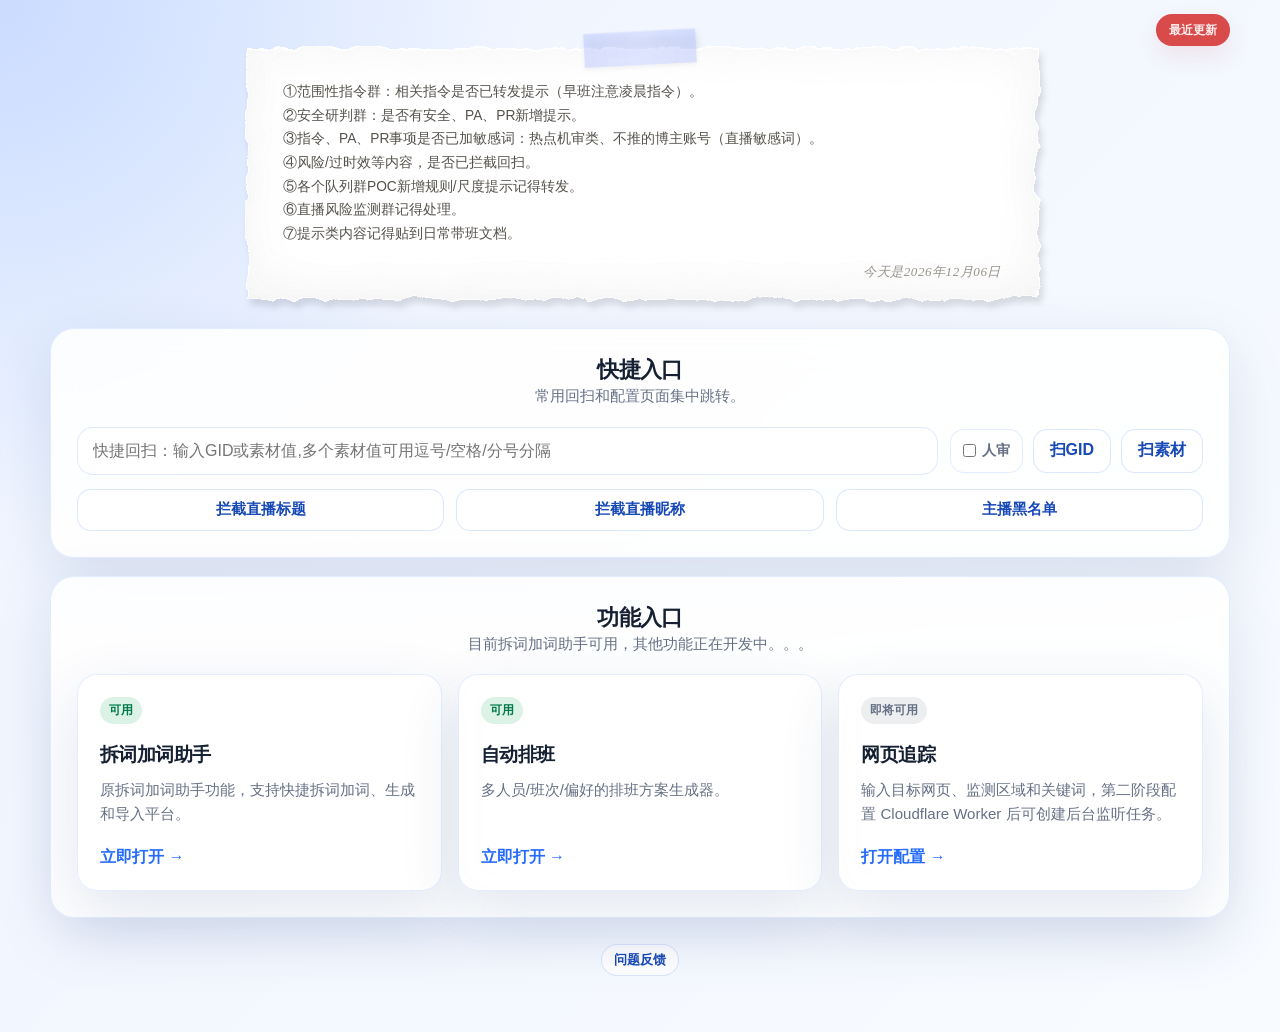
==== commit f01df4f4: "Update home.html" ====
--- a/home.html
+++ b/home.html
@@ -128,7 +128,7 @@
                 0 2px 4px rgba(83, 89, 124, 0.08),
                 inset 0 1px 0 rgba(255, 255, 255, 0.22);
             transform: translateX(-50%) rotate(-3deg);
-            clip-path: polygon(2% 9%, 14% 0, 29% 7%, 44% 1%, 61% 8%, 78% 0, 98% 7%, 100% 88%, 86% 100%, 69% 92%, 51% 100%, 34% 93%, 17% 100%, 0 91%);
+            /* clip-path: polygon(2% 9%, 14% 0, 29% 7%, 44% 1%, 61% 8%, 78% 0, 98% 7%, 100% 88%, 86% 100%, 69% 92%, 51% 100%, 34% 93%, 17% 100%, 0 91%); */
             backdrop-filter: blur(1px);
         }
 
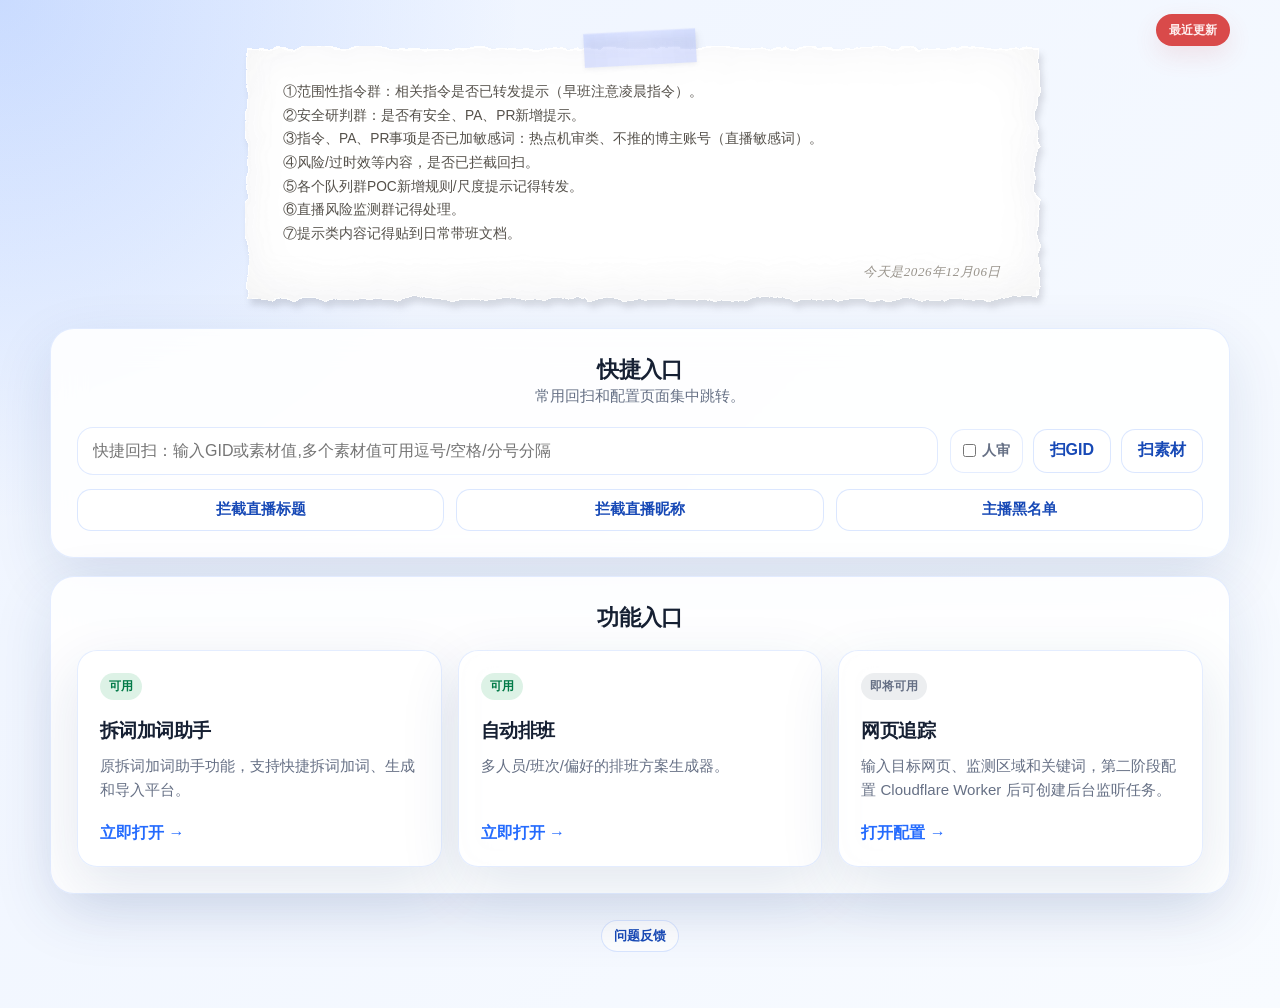
==== commit aa571a69: "Update home.html" ====
--- a/home.html
+++ b/home.html
@@ -591,7 +591,7 @@
             <div class="section-header">
                 <div>
                     <h2 class="section-title">功能入口</h2>
-                    <p class="section-desc">目前拆词加词助手可用，其他功能正在开发中。。。</p>
+                    <!-- <p class="section-desc">目前拆词加词助手可用，其他功能正在开发中。。。</p> -->
                 </div>
             </div>
 
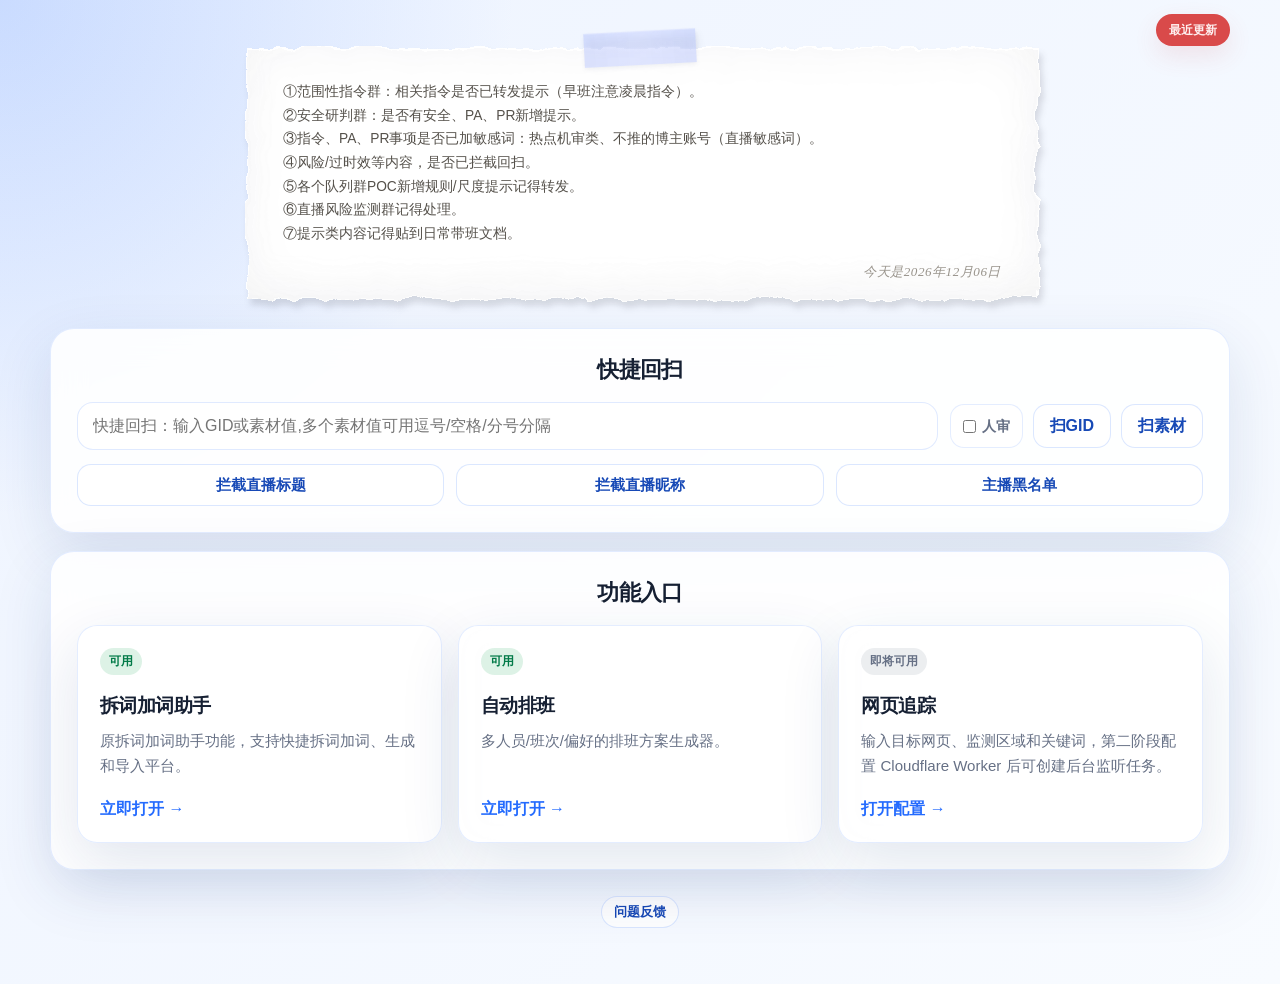
==== commit 1c38373a: "Update home.html" ====
--- a/home.html
+++ b/home.html
@@ -563,8 +563,8 @@
         <section class="section quick-section" id="quickEntries">
             <div class="section-header">
                 <div>
-                    <h2 class="section-title">快捷入口</h2>
-                    <p class="section-desc">常用回扫和配置页面集中跳转。</p>
+                    <h2 class="section-title">快捷回扫</h2>
+                    <!-- <p class="section-desc">常用回扫和配置页面集中跳转。</p> -->
                 </div>
             </div>
 
